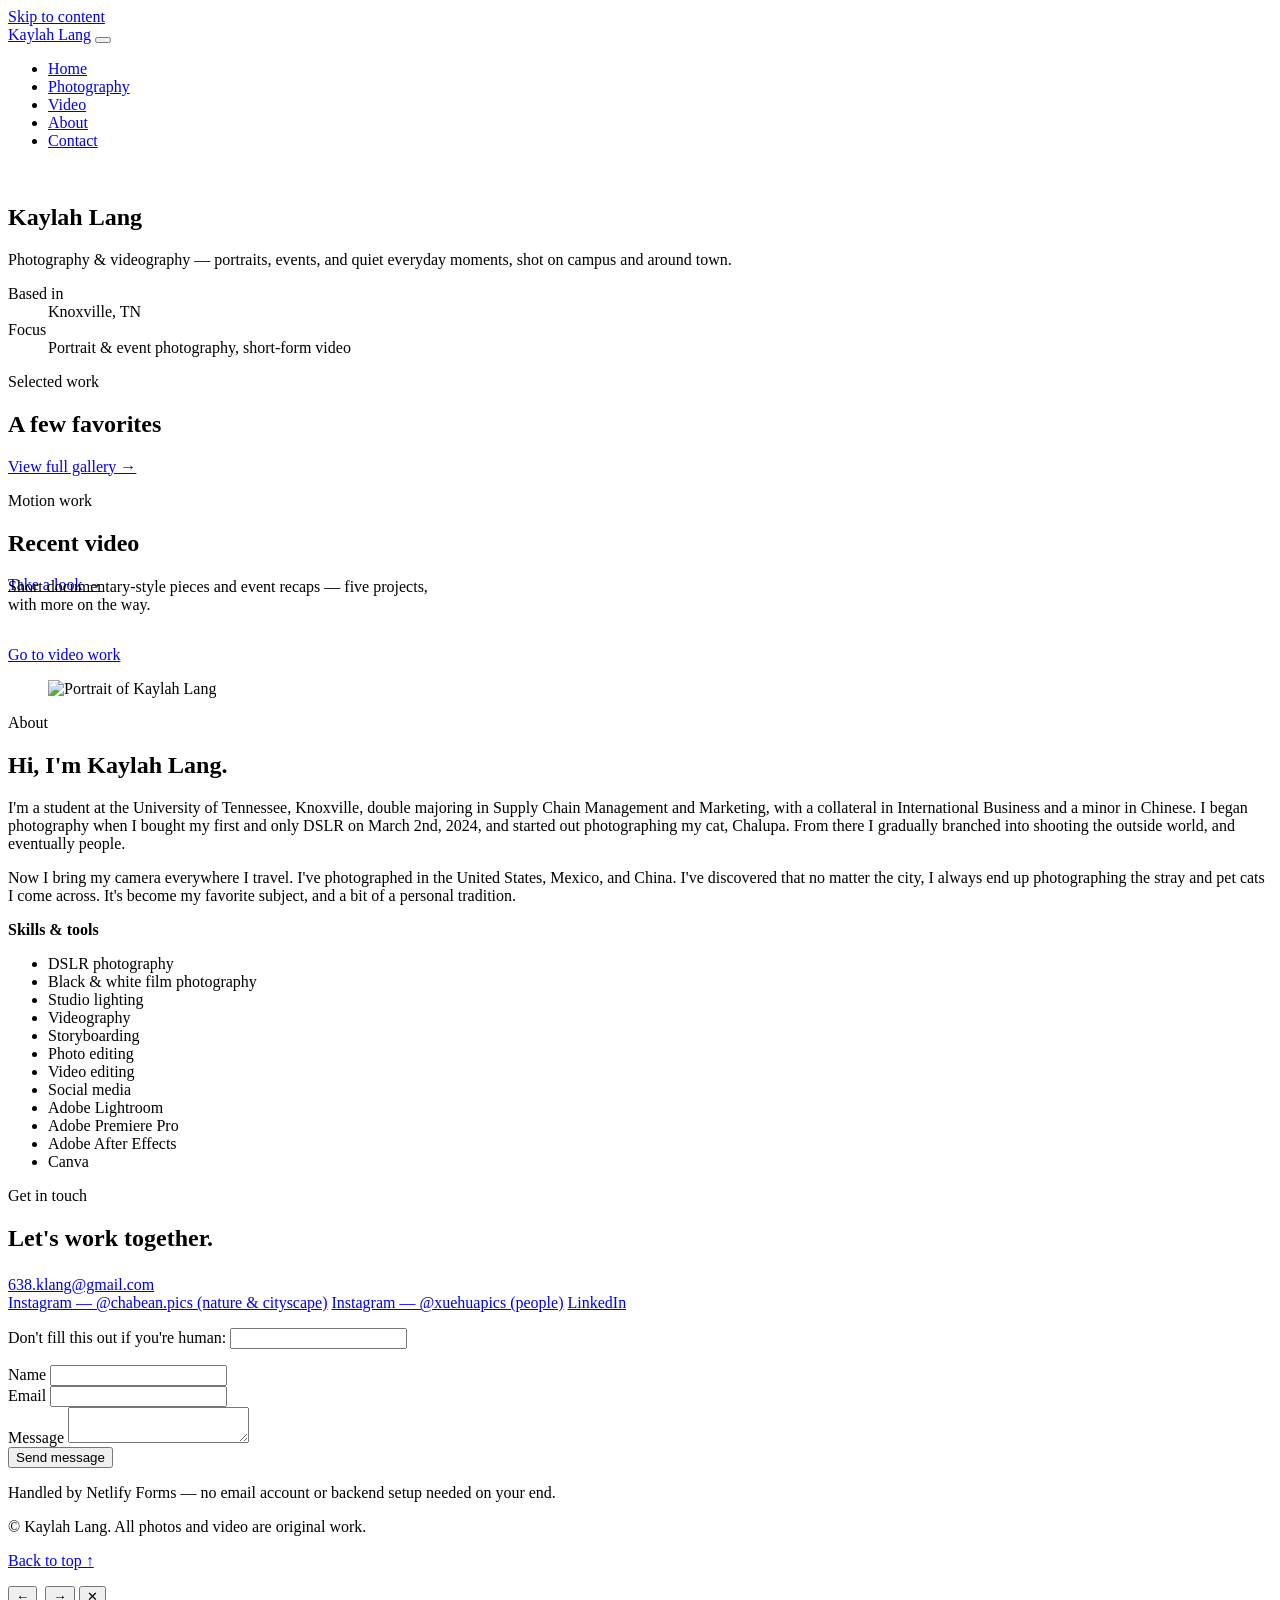
==== index.html @ e0e53d1f "Add files via upload" ====
<!DOCTYPE html>
<html lang="en">
<head>
  <meta charset="UTF-8" />
  <meta name="viewport" content="width=device-width, initial-scale=1.0" />
  <title>Kaylah Lang — Photography &amp; Video</title>
  <meta name="description" content="Photography and videography portfolio of Kaylah Lang." />

  <link rel="preconnect" href="https://fonts.googleapis.com" />
  <link rel="preconnect" href="https://fonts.gstatic.com" crossorigin />
  <link href="https://fonts.googleapis.com/css2?family=Instrument+Serif:ital@0;1&family=Inter:wght@400;500;600&display=swap" rel="stylesheet" />

  <link rel="stylesheet" href="css/style.css" />
</head>
<body>
  <a class="skip-link" href="#main">Skip to content</a>

  <header class="site-header">
    <nav class="nav wrap" aria-label="Primary">
      <a class="nav-mark" href="index.html">Kaylah Lang</a>
      <button class="nav-toggle" aria-label="Open menu" aria-expanded="false">
        <span></span><span></span><span></span>
      </button>
      <ul class="nav-links" data-open="false">
        <li><a href="index.html" aria-current="page">Home</a></li>
        <li><a href="gallery.html">Photography</a></li>
        <li><a href="video.html">Video</a></li>
        <li><a href="index.html#about">About</a></li>
        <li><a href="index.html#contact">Contact</a></li>
      </ul>
    </nav>
  </header>

  <main id="main">
    <!-- HERO -->
    <section class="hero">
      <div class="hero-media">
        <img src="images/hero/hero.jpg" alt="" />
      </div>
      <div class="hero-content wrap">
        <h1 class="hero-name">Kaylah&nbsp;Lang</h1>
        <p class="hero-tagline">Photography &amp; videography — portraits, events, and quiet everyday moments, shot on campus and around town.</p>
        <dl class="hero-meta">
          <div>
            <dt>Based in</dt>
            <dd>Knoxville, TN</dd>
          </div>
          <div>
            <dt>Focus</dt>
            <dd>Portrait &amp; event photography, short-form video</dd>
          </div>
        </dl>
      </div>
    </section>

    <!-- FEATURED WORK -->
    <section class="section" id="work">
      <div class="wrap">
        <div class="section-head">
          <div>
            <p class="eyebrow">Selected work</p>
            <h2 class="section-title">A few favorites</h2>
          </div>
          <a class="section-link" href="gallery.html">View full gallery →</a>
        </div>
        <div class="grid" id="featured-grid" aria-label="Featured photos"></div>
      </div>
    </section>

    <!-- VIDEO TEASER -->
    <section class="section section--ink" id="video-teaser">
      <div class="wrap">
        <div class="section-head">
          <div>
            <p class="eyebrow">Motion work</p>
            <h2 class="section-title">Recent video</h2>
          </div>
          <a class="section-link" href="video.html">Take a look →</a>
        </div>
        <p style="max-width: 56ch; color: var(--muted-dark); margin-top: -1rem; margin-bottom: 2rem;">
          Short documentary-style pieces and event recaps — five projects, with more on the way.
        </p>
        <a class="btn" href="video.html">
          Go to video work
        </a>
      </div>
    </section>

    <!-- ABOUT -->
    <section class="section" id="about">
      <div class="wrap about-grid">
        <figure class="about-portrait">
          <img src="images/about/portrait.jpg" alt="Portrait of Kaylah Lang" />
        </figure>
        <div class="about-copy">
          <p class="eyebrow">About</p>
          <h2 class="section-title" style="margin-bottom: 1.25rem;">Hi, I'm Kaylah Lang.</h2>
          <p>
            I'm a student at the University of Tennessee, Knoxville, double majoring in Supply Chain
            Management and Marketing, with a collateral in International Business and a minor in
            Chinese. I began photography when I bought my first and only DSLR on March 2nd, 2024,
            and started out photographing my cat, Chalupa. From there I gradually branched into
            shooting the outside world, and eventually people.
          </p>
          <p>
            Now I bring my camera everywhere I travel. I've photographed in the United States,
            Mexico, and China. I've discovered that no matter the city, I always end up photographing the stray and
            pet cats I come across. It's become my favorite subject, and a bit of a personal
            tradition.
          </p>
          <h3 style="font-family: var(--font-body); font-size: 1rem; font-weight: 600;">Skills &amp; tools</h3>
          <ul class="skill-list">
            <li>DSLR photography</li>
            <li>Black &amp; white film photography</li>
            <li>Studio lighting</li>
            <li>Videography</li>
            <li>Storyboarding</li>
            <li>Photo editing</li>
            <li>Video editing</li>
            <li>Social media</li>
            <li>Adobe Lightroom</li>
            <li>Adobe Premiere Pro</li>
            <li>Adobe After Effects</li>
            <li>Canva</li>
          </ul>
        </div>
      </div>
    </section>

    <!-- CONTACT -->
    <section class="section section--ink" id="contact">
      <div class="wrap contact-grid">
        <div>
          <p class="eyebrow">Get in touch</p>
          <h2 class="section-title" style="margin-bottom: 1.5rem;">Let's work together.</h2>
          <div class="contact-links">
            <a href="mailto:638.klang@gmail.com">638.klang@gmail.com</a>
          </div>
          <div class="social-row">
            <a href="https://www.instagram.com/chabean.pics/" target="_blank" rel="noopener">Instagram — @chabean.pics (nature &amp; cityscape)</a>
            <a href="https://www.instagram.com/xuehuapics/" target="_blank" rel="noopener">Instagram — @xuehuapics (people)</a>
            <a href="https://www.linkedin.com/in/kaylahlang/" target="_blank" rel="noopener">LinkedIn</a>
          </div>
        </div>

        <!-- This form works out of the box on Netlify, no backend needed.
             See README.md → "Turn on the contact form" for the one setting
             you need to flip in the Netlify dashboard. -->
        <form name="contact" method="POST" data-netlify="true" netlify-honeypot="company" action="/success.html">
          <input type="hidden" name="form-name" value="contact" />
          <p class="hp-field">
            <label>Don't fill this out if you're human: <input name="company" /></label>
          </p>
          <div class="field">
            <label for="name">Name</label>
            <input id="name" name="name" type="text" required />
          </div>
          <div class="field">
            <label for="email">Email</label>
            <input id="email" name="email" type="email" required />
          </div>
          <div class="field">
            <label for="message">Message</label>
            <textarea id="message" name="message" required></textarea>
          </div>
          <button class="submit-btn" type="submit">Send message</button>
          <p class="form-note">Handled by Netlify Forms — no email account or backend setup needed on your end.</p>
        </form>
      </div>
    </section>
  </main>

  <footer class="site-footer">
    <div class="wrap footer-row">
      <p>&copy; <span id="year"></span> Kaylah Lang. All photos and video are original work.</p>
      <p><a href="index.html">Back to top ↑</a></p>
    </div>
  </footer>

  <!-- Lightbox for full-size photos -->
  <div class="lightbox" id="lightbox" data-open="false" role="dialog" aria-modal="true" aria-label="Photo viewer">
    <div class="lightbox-frame">
      <button class="lightbox-prev" aria-label="Previous photo">←</button>
      <img src="" alt="" />
      <button class="lightbox-next" aria-label="Next photo">→</button>
      <button class="lightbox-close" aria-label="Close photo viewer">✕</button>
      <p class="lightbox-caption"></p>
    </div>
  </div>

  <script src="js/data.js"></script>
  <script src="js/main.js"></script>
</body>
</html>
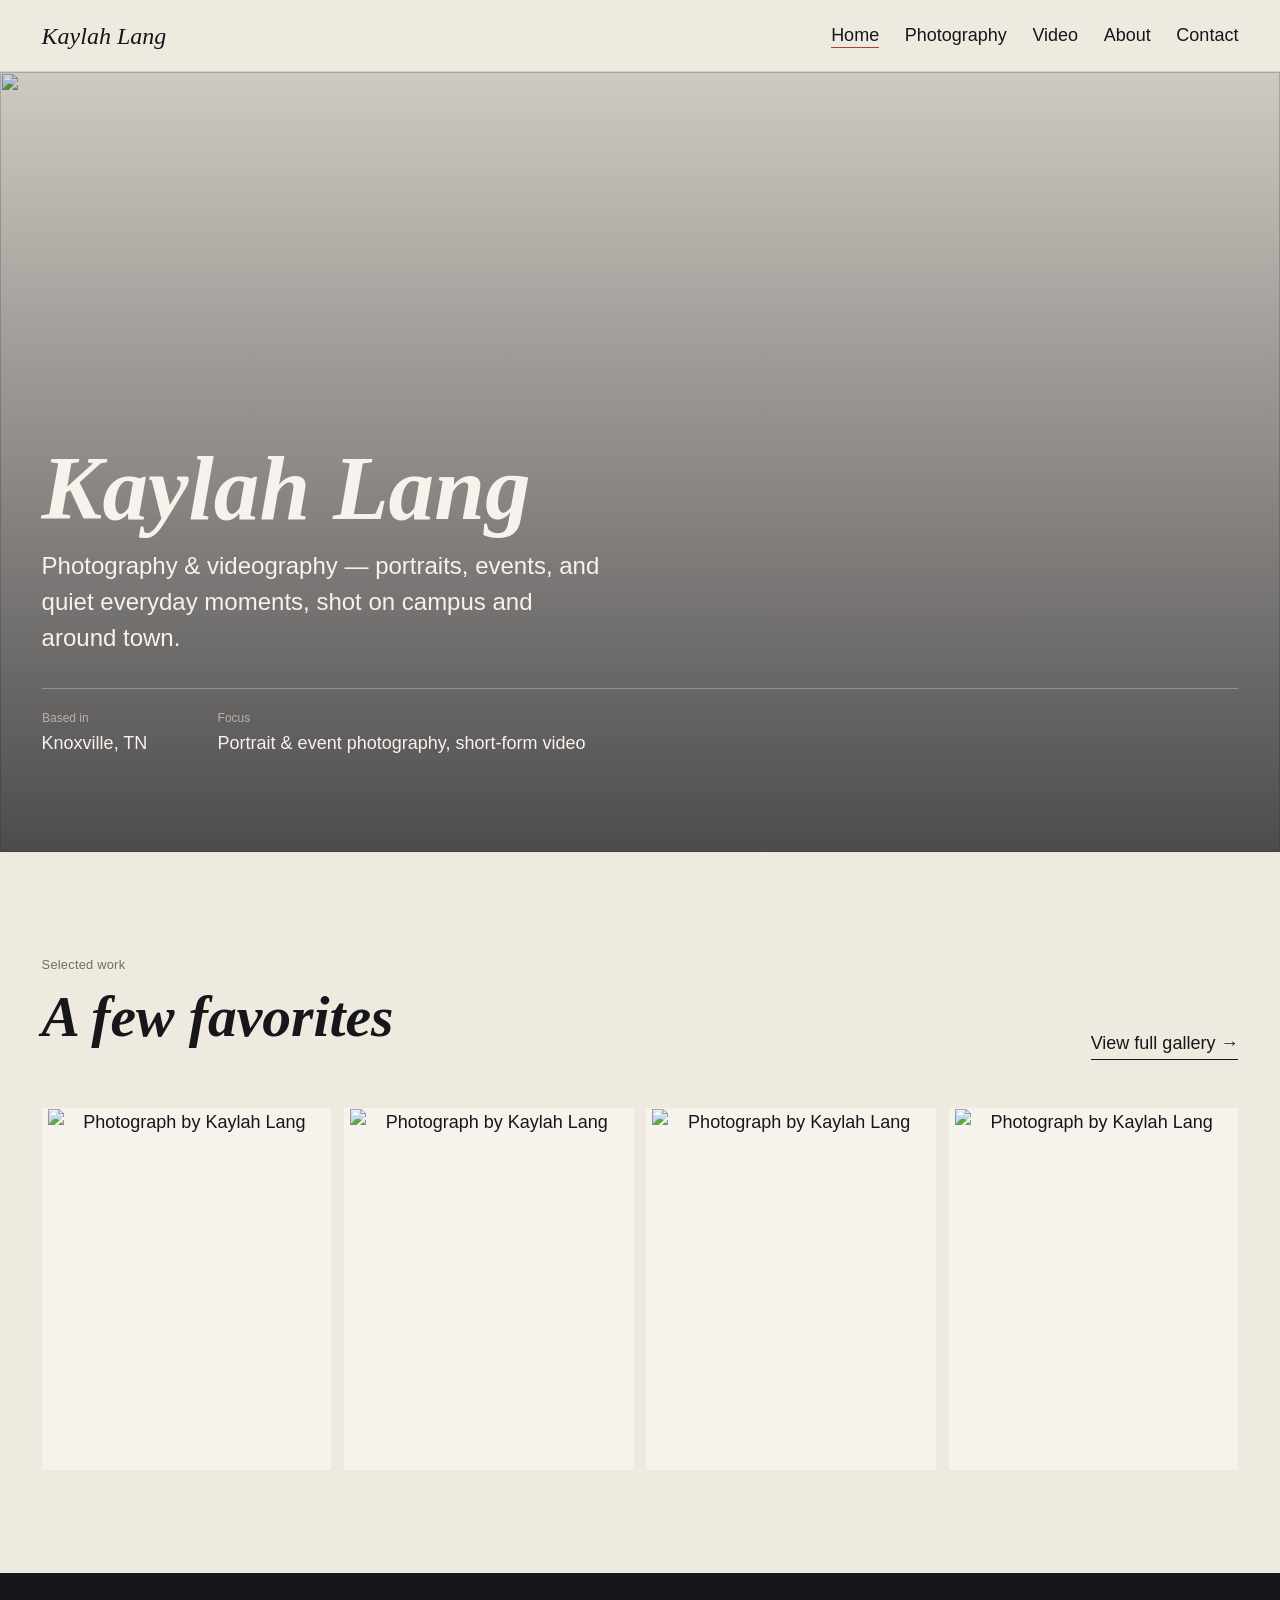
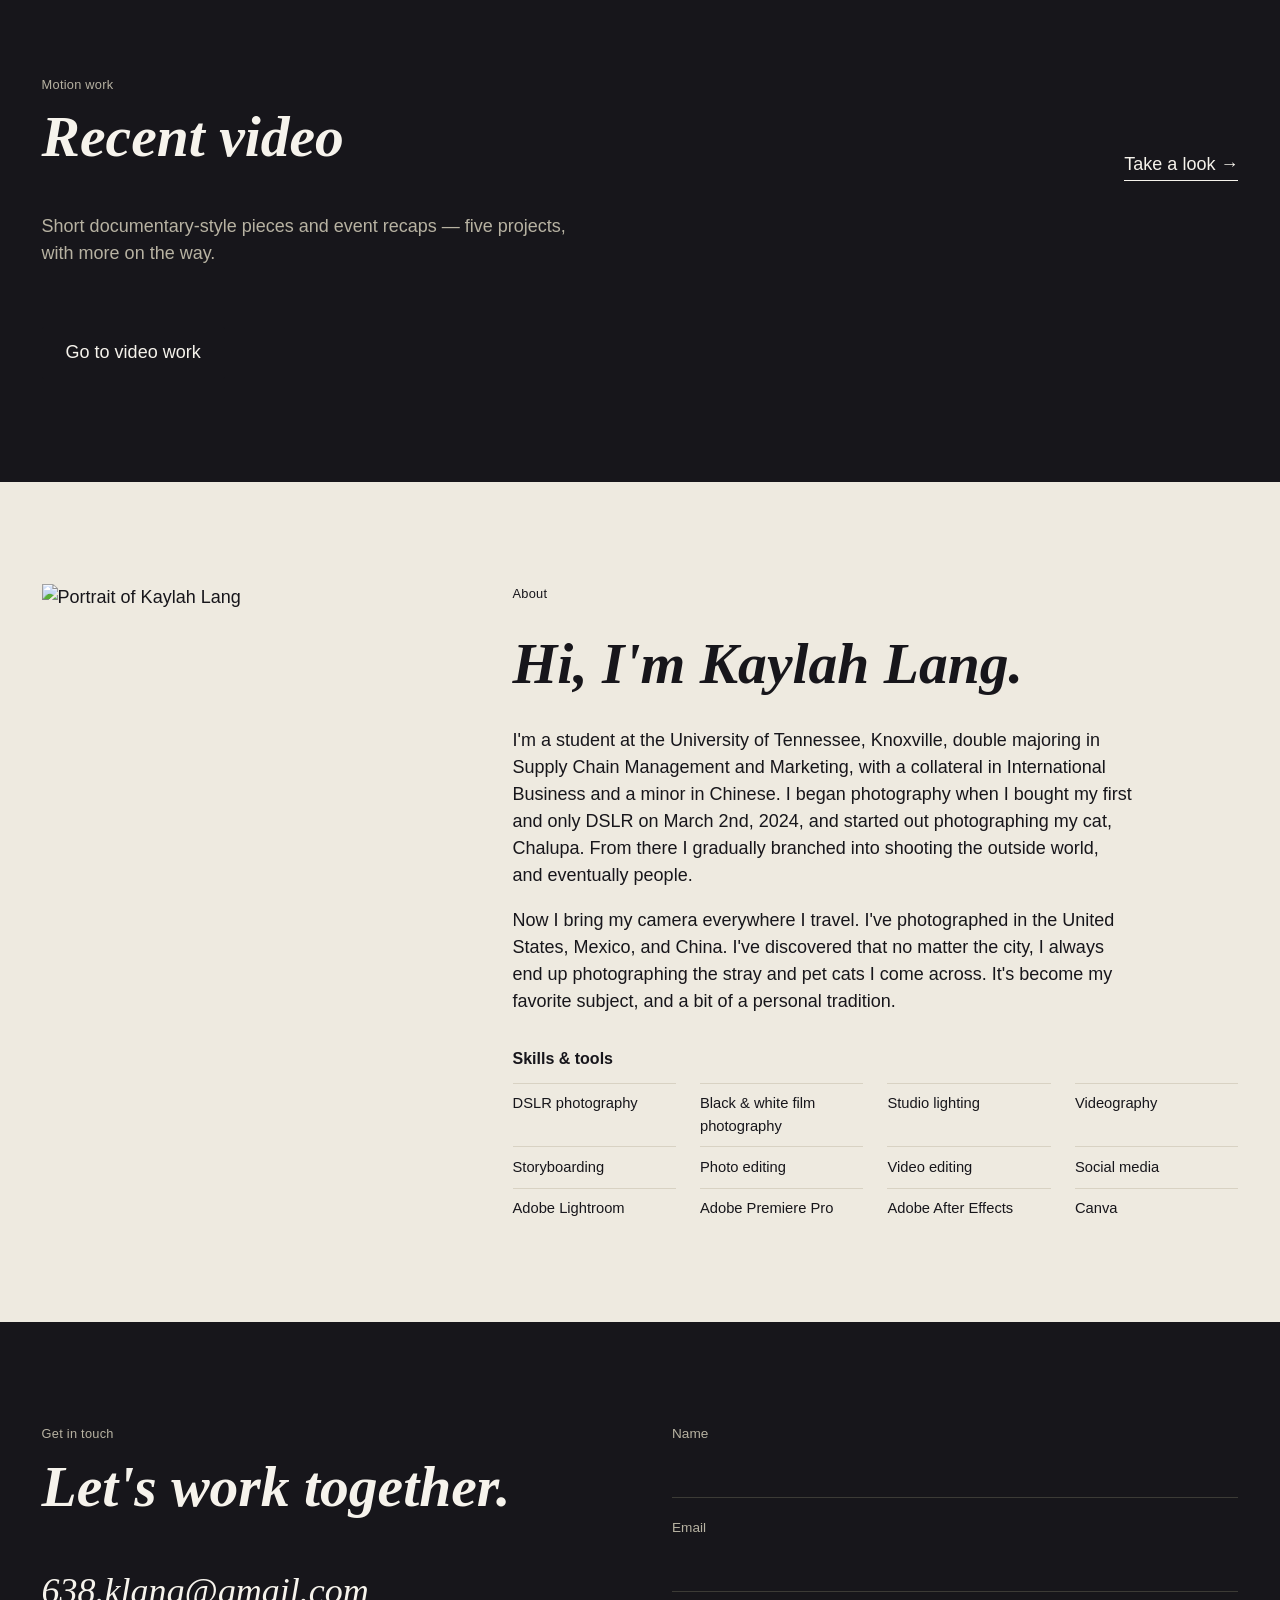
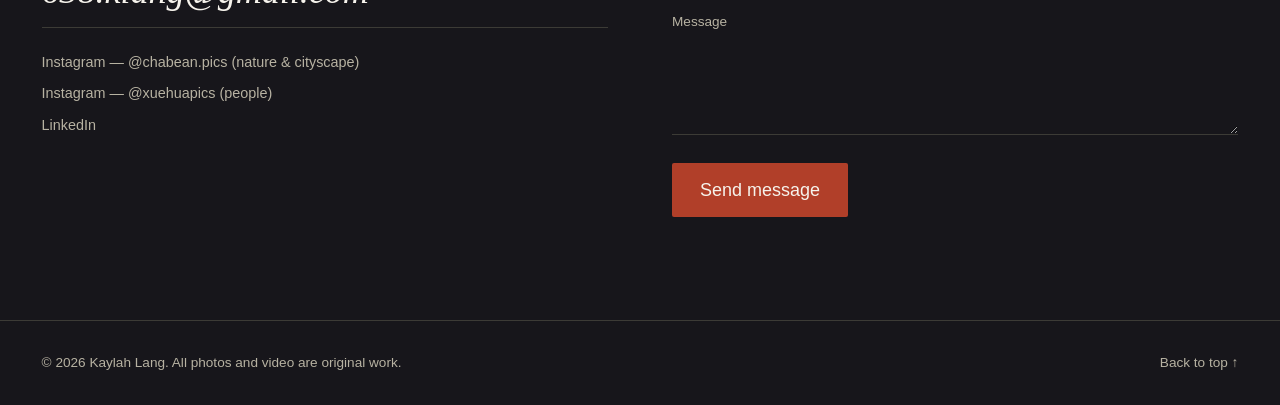
==== commit 0d1c2205: "Remove Netlify Forms note from index.html Removed note about Netlify Forms from the contact form." ====
--- a/index.html
+++ b/index.html
@@ -164,7 +164,6 @@
             <textarea id="message" name="message" required></textarea>
           </div>
           <button class="submit-btn" type="submit">Send message</button>
-          <p class="form-note">Handled by Netlify Forms — no email account or backend setup needed on your end.</p>
         </form>
       </div>
     </section>
--- a/css/style.css
+++ b/css/style.css
@@ -0,0 +1,784 @@
+/* =========================================================
+   DESIGN TOKENS
+   Edit these values to reskin the entire site.
+   ========================================================= */
+:root {
+  /* -- Color -- */
+  --ink: #17161b;          /* near-black text / dark surfaces */
+  --ink-soft: #2a2924;     /* softened ink for large dark blocks */
+  --paper: #eeeae0;        /* warm paper background */
+  --paper-raised: #f6f3ec; /* lighter card surface on paper */
+  --accent: #b13f29;       /* safelight red — the one signature color */
+  --accent-ink: #f6f3ec;   /* text placed on top of accent */
+  --line: #d8d2c3;         /* hairline borders on paper */
+  --line-dark: #3c3b36;    /* hairline borders on ink */
+  --muted: #726d5f;        /* secondary text on paper */
+  --muted-dark: #b7b2a2;   /* secondary text on ink */
+
+  /* -- Type -- */
+  --font-display: "Instrument Serif", "Iowan Old Style", Georgia, serif;
+  --font-body: "Inter", -apple-system, "Segoe UI", sans-serif;
+
+  /* -- Scale -- */
+  --step-0: clamp(1rem, 0.95rem + 0.25vw, 1.125rem);
+  --step-1: clamp(1.25rem, 1.15rem + 0.5vw, 1.5rem);
+  --step-2: clamp(1.75rem, 1.5rem + 1vw, 2.25rem);
+  --step-3: clamp(2.5rem, 2rem + 2vw, 3.75rem);
+  --step-4: clamp(3.5rem, 2.5rem + 4vw, 6.5rem);
+
+  --gutter: clamp(1.25rem, 1rem + 2vw, 3rem);
+  --max-width: 1400px;
+}
+
+/* =========================================================
+   RESET
+   ========================================================= */
+*, *::before, *::after { box-sizing: border-box; }
+html { scroll-behavior: smooth; }
+@media (prefers-reduced-motion: reduce) {
+  html { scroll-behavior: auto; }
+  *, *::before, *::after {
+    animation-duration: 0.01ms !important;
+    animation-iteration-count: 1 !important;
+    transition-duration: 0.01ms !important;
+  }
+}
+
+body, h1, h2, h3, p, figure { margin: 0; }
+ul { list-style: none; margin: 0; padding: 0; }
+a { color: inherit; text-decoration: none; }
+img { max-width: 100%; display: block; }
+button { font: inherit; color: inherit; background: none; border: 0; cursor: pointer; }
+input, textarea { font: inherit; }
+
+body {
+  background: var(--paper);
+  color: var(--ink);
+  font-family: var(--font-body);
+  font-size: var(--step-0);
+  line-height: 1.5;
+  -webkit-font-smoothing: antialiased;
+}
+
+:focus-visible {
+  outline: 2px solid var(--accent);
+  outline-offset: 3px;
+}
+
+.wrap {
+  max-width: var(--max-width);
+  margin-inline: auto;
+  padding-inline: var(--gutter);
+}
+
+.eyebrow {
+  font-size: 0.8rem;
+  letter-spacing: 0.02em;
+  color: var(--muted);
+}
+
+/* =========================================================
+   NAV
+   ========================================================= */
+.site-header {
+  position: sticky;
+  top: 0;
+  z-index: 40;
+  background: rgba(238, 234, 224, 0.86);
+  backdrop-filter: blur(8px);
+  border-bottom: 1px solid var(--line);
+}
+
+.nav {
+  display: flex;
+  align-items: center;
+  justify-content: space-between;
+  padding-block: 1.1rem;
+}
+
+.nav-mark {
+  font-family: var(--font-display);
+  font-size: 1.5rem;
+  font-style: italic;
+}
+
+.nav-links {
+  display: flex;
+  gap: clamp(1.25rem, 2vw, 2.5rem);
+}
+
+.nav-links a {
+  position: relative;
+  padding-bottom: 3px;
+}
+
+.nav-links a::after {
+  content: "";
+  position: absolute;
+  left: 0; right: 100%;
+  bottom: 0;
+  height: 1px;
+  background: var(--accent);
+  transition: right 0.25s ease;
+}
+
+.nav-links a:hover::after,
+.nav-links a[aria-current="page"]::after {
+  right: 0;
+}
+
+.nav-toggle { display: none; }
+
+@media (max-width: 640px) {
+  .nav-links {
+    position: fixed;
+    inset: 0 0 auto auto;
+    top: 0;
+    height: 100vh;
+    width: min(78vw, 320px);
+    background: var(--ink);
+    color: var(--paper-raised);
+    flex-direction: column;
+    padding: 5.5rem 2rem 2rem;
+    transform: translateX(100%);
+    transition: transform 0.3s ease;
+  }
+  .nav-links[data-open="true"] { transform: translateX(0); }
+  .nav-toggle {
+    display: inline-flex;
+    flex-direction: column;
+    gap: 5px;
+    padding: 8px;
+    z-index: 50;
+  }
+  .nav-toggle span {
+    width: 22px;
+    height: 2px;
+    background: var(--ink);
+  }
+}
+
+/* =========================================================
+   HERO
+   ========================================================= */
+.hero {
+  position: relative;
+  min-height: min(88vh, 780px);
+  display: flex;
+  align-items: flex-end;
+  overflow: hidden;
+  color: var(--accent-ink);
+}
+
+.hero-media {
+  position: absolute;
+  inset: 0;
+  z-index: 0;
+}
+
+.hero-media img {
+  width: 100%;
+  height: 100%;
+  object-fit: cover;
+  animation: heroZoom 22s ease-in-out infinite alternate;
+}
+
+@keyframes heroZoom {
+  from { transform: scale(1); }
+  to { transform: scale(1.07); }
+}
+
+.hero-media::after {
+  content: "";
+  position: absolute;
+  inset: 0;
+  background: linear-gradient(180deg, rgba(23,22,27,0.15) 0%, rgba(23,22,27,0.75) 100%);
+}
+
+.hero-content {
+  position: relative;
+  z-index: 1;
+  padding-block: clamp(2.5rem, 6vw, 5rem);
+  width: 100%;
+}
+
+@keyframes fadeUp {
+  from { opacity: 0; transform: translateY(18px); }
+  to { opacity: 1; transform: translateY(0); }
+}
+
+.hero-name {
+  font-family: var(--font-display);
+  font-size: var(--step-4);
+  font-style: italic;
+  line-height: 0.95;
+  max-width: 18ch;
+  animation: fadeUp 0.9s ease both;
+}
+
+.hero-tagline {
+  margin-top: 1rem;
+  max-width: 42ch;
+  font-size: var(--step-1);
+  color: var(--paper-raised);
+  animation: fadeUp 0.9s ease 0.15s both;
+}
+
+.hero-meta {
+  margin-top: 2rem;
+  display: flex;
+  gap: clamp(1.5rem, 4vw, 3rem);
+  flex-wrap: wrap;
+  border-top: 1px solid rgba(246,243,236,0.3);
+  padding-top: 1.25rem;
+  animation: fadeUp 0.9s ease 0.3s both;
+}
+
+.hero-meta div { min-width: 8rem; }
+
+.hero-meta dt {
+  font-size: 0.75rem;
+  color: var(--muted-dark);
+  text-transform: none;
+}
+
+.hero-meta dd {
+  margin: 0.2rem 0 0;
+  font-size: var(--step-0);
+}
+
+/* =========================================================
+   SECTION SCAFFOLD
+   ========================================================= */
+.section {
+  padding-block: clamp(3.5rem, 8vw, 7rem);
+}
+
+.section-head {
+  display: flex;
+  justify-content: space-between;
+  align-items: flex-end;
+  gap: 1.5rem;
+  margin-bottom: clamp(2rem, 4vw, 3rem);
+  flex-wrap: wrap;
+}
+
+.section-title {
+  font-family: var(--font-display);
+  font-size: var(--step-3);
+  font-style: italic;
+}
+
+.section-link {
+  border-bottom: 1px solid var(--ink);
+  padding-bottom: 2px;
+  white-space: nowrap;
+}
+
+.section-link:hover { border-color: var(--accent); color: var(--accent); }
+
+.section--ink {
+  background: var(--ink);
+  color: var(--paper-raised);
+}
+
+.section--ink .section-link { border-color: var(--paper-raised); }
+.section--ink .eyebrow { color: var(--muted-dark); }
+
+/* =========================================================
+   PHOTO GRID (gallery page)
+   A CSS-columns masonry layout: each photo keeps its own exact
+   aspect ratio (no cropping) and packs tightly underneath the
+   one above it in its column — like a contact sheet. This is
+   plain CSS with no JavaScript involved, so there's nothing that
+   can fail to load or leave a gap: it always tiles cleanly.
+   Note: photos fill column-by-column (top to bottom, left
+   column first) rather than strictly left-to-right — that's an
+   inherent trade-off of this reliable, JS-free technique.
+   ========================================================= */
+.grid {
+  column-count: 5;
+  column-gap: clamp(0.5rem, 1vw, 0.85rem);
+}
+
+.grid-item {
+  position: relative;
+  overflow: hidden;
+  background: var(--paper-raised);
+  break-inside: avoid;
+  margin-bottom: clamp(0.5rem, 1vw, 0.85rem);
+  display: block;
+  transition: transform 0.35s ease, box-shadow 0.35s ease;
+}
+
+.grid-item:hover,
+.grid-item:focus-within {
+  transform: translateY(-6px);
+  box-shadow: 0 16px 32px -12px rgba(23,22,27,0.4), 0 0 22px rgba(177,63,41,0.35);
+}
+
+@media (max-width: 1100px) {
+  .grid { column-count: 4; }
+}
+
+@media (max-width: 780px) {
+  .grid { column-count: 3; }
+}
+
+@media (max-width: 560px) {
+  .grid { column-count: 2; }
+}
+
+.grid-item img {
+  width: 100%;
+  height: auto;
+  display: block;
+  transition: transform 0.6s cubic-bezier(.2,.7,.2,1);
+}
+
+.grid-item:hover img { transform: scale(1.06); }
+
+.grid-item button {
+  display: block;
+  width: 100%;
+  height: 100%;
+  cursor: zoom-in;
+}
+
+/* =========================================================
+   FEATURED GRID (homepage "a few favorites")
+   A small, curated set — shown as a clean, evenly-balanced
+   grid with every tile cropped to the same portrait ratio,
+   rather than the freeform gallery layout above.
+   ========================================================= */
+#featured-grid {
+  display: grid;
+  grid-template-columns: repeat(4, 1fr);
+  gap: clamp(0.5rem, 1vw, 0.85rem);
+}
+
+#featured-grid .grid-item {
+  height: auto;
+  margin-bottom: 0;
+  aspect-ratio: 4 / 5;
+}
+
+#featured-grid .grid-item img {
+  width: 100%;
+  height: 100%;
+  object-fit: cover;
+}
+
+@media (max-width: 900px) {
+  #featured-grid { grid-template-columns: repeat(3, 1fr); }
+}
+
+@media (max-width: 560px) {
+  #featured-grid { grid-template-columns: repeat(2, 1fr); }
+}
+
+/* =========================================================
+   FILTER BAR (gallery page)
+   ========================================================= */
+.filters {
+  display: flex;
+  flex-wrap: wrap;
+  gap: 0.6rem;
+  margin-bottom: clamp(1.5rem, 3vw, 2.5rem);
+}
+
+.filter-btn {
+  padding: 0.45rem 1rem;
+  border: 1px solid var(--line);
+  border-radius: 999px;
+  font-size: 0.85rem;
+  color: var(--muted);
+  transition: background 0.2s ease, color 0.2s ease, border-color 0.2s ease;
+}
+
+.filter-btn:hover { border-color: var(--ink); color: var(--ink); }
+
+.filter-btn[aria-pressed="true"] {
+  background: var(--ink);
+  border-color: var(--ink);
+  color: var(--paper-raised);
+}
+
+/* =========================================================
+   LIGHTBOX
+   ========================================================= */
+.lightbox {
+  position: fixed;
+  inset: 0;
+  z-index: 100;
+  display: none;
+  background: rgba(23, 22, 27, 0.96);
+  align-items: center;
+  justify-content: center;
+  padding: clamp(1rem, 4vw, 3rem);
+}
+
+.lightbox[data-open="true"] { display: flex; }
+
+.lightbox-frame {
+  position: relative;
+  max-width: min(1200px, 92vw);
+  max-height: 88vh;
+  width: 100%;
+}
+
+.lightbox-frame img {
+  max-height: 88vh;
+  width: auto;
+  max-width: 100%;
+  margin-inline: auto;
+}
+
+.lightbox-caption {
+  margin-top: 0.75rem;
+  color: var(--muted-dark);
+  font-size: 0.9rem;
+  text-align: center;
+}
+
+.lightbox-close,
+.lightbox-prev,
+.lightbox-next {
+  position: absolute;
+  color: var(--paper-raised);
+  padding: 0.6rem;
+}
+
+.lightbox-close { top: -3rem; right: 0; font-size: 1r5rem; }
+.lightbox-prev { left: clamp(-3rem, -6vw, -1rem); top: 50%; transform: translateY(-50%); }
+.lightbox-next { right: clamp(-3rem, -6vw, -1rem); top: 50%; transform: translateY(-50%); }
+.lightbox-prev:hover, .lightbox-next:hover, .lightbox-close:hover { color: var(--accent); }
+
+/* =========================================================
+   VIDEO GRID
+   ========================================================= */
+.video-grid {
+  display: grid;
+  grid-template-columns: repeat(auto-fill, minmax(280px, 1fr));
+  gap: clamp(1.25rem, 2.5vw, 2rem);
+}
+
+.video-card {
+  position: relative;
+  overflow: hidden;
+  transition: transform 0.35s ease, box-shadow 0.35s ease;
+}
+
+.video-card:hover,
+.video-card:focus-within {
+  transform: translateY(-6px);
+  box-shadow: 0 16px 32px -12px rgba(23,22,27,0.4), 0 0 22px rgba(177,63,41,0.35);
+}
+
+.video-card button {
+  display: block;
+  width: 100%;
+  aspect-ratio: 3/2;
+  position: relative;
+}
+
+.video-card img {
+  width: 100%;
+  height: 100%;
+  object-fit: cover;
+  transition: transform 0.6s cubic-bezier(.2,.7,.2,1);
+}
+
+.video-card:hover img { transform: scale(1.06); }
+
+.video-play {
+  position: absolute;
+  inset: 0;
+  display: flex;
+  align-items: center;
+  justify-content: center;
+}
+
+.video-play span {
+  width: 3.25rem;
+  height: 3.25rem;
+  border-radius: 50%;
+  background: var(--accent);
+  display: flex;
+  align-items: center;
+  justify-content: center;
+  transition: transform 0.25s ease, box-shadow 0.25s ease;
+}
+
+.video-card:hover .video-play span,
+.video-card:focus-within .video-play span {
+  transform: scale(1.12);
+  box-shadow: 0 0 18px rgba(177,63,41,0.65);
+}
+
+.video-play svg { width: 1.1rem; height: 1.1rem; fill: var(--accent-ink); margin-left: 2px; }
+
+.video-info { padding-top: 0.85rem; }
+.video-info h3 { font-size: 1.05rem; font-weight: 600; }
+.video-info p { color: var(--muted); font-size: 0.9rem; margin-top: 0.25rem; }
+
+.video-modal {
+  position: fixed;
+  inset: 0;
+  z-index: 100;
+  display: none;
+  background: rgba(23,22,27,0.96);
+  align-items: center;
+  justify-content: center;
+  padding: clamp(1rem, 4vw, 3rem);
+}
+
+.video-modal[data-open="true"] { display: flex; }
+
+.video-modal-frame {
+  width: min(1100px, 94vw);
+}
+
+.video-modal-frame .ratio {
+  position: relative;
+  width: 100%;
+  aspect-ratio: 16/9;
+  background: var(--ink-soft);
+}
+
+/* Vertical/phone-shot videos get a tall, narrow player instead of
+   a widescreen box — this is what avoids black bars on the sides. */
+.video-modal-frame.is-portrait {
+  width: min(420px, 80vh, 90vw);
+}
+
+.video-modal-frame.is-portrait .ratio {
+  aspect-ratio: 9/16;
+}
+
+.video-modal-frame iframe,
+.video-modal-frame video {
+  position: absolute;
+  inset: 0;
+  width: 100%;
+  height: 100%;
+}
+
+.video-modal-close {
+  position: absolute;
+  top: -3rem;
+  right: 0;
+  color: var(--paper-raised);
+}
+.video-modal-close:hover { color: var(--accent); }
+
+.video-modal-watch {
+  display: block;
+  margin-top: 0.85rem;
+  text-align: center;
+  font-size: 0.85rem;
+  color: var(--muted-dark);
+}
+.video-modal-watch:hover { color: var(--accent); }
+.video-modal-watch[hidden] { display: none; }
+
+/* =========================================================
+   ABOUT
+   ========================================================= */
+.about-grid {
+  display: grid;
+  grid-template-columns: minmax(220px, 34%) 1fr;
+  gap: clamp(2rem, 5vw, 4.5rem);
+  align-items: start;
+}
+
+.about-portrait { aspect-ratio: 4/5; overflow: hidden; }
+.about-portrait img { width: 100%; height: 100%; object-fit: cover; }
+
+.about-copy p { max-width: 62ch; margin-bottom: 1.1rem; color: var(--ink); }
+.about-copy p + h3 { margin-top: 2rem; }
+
+.skill-list {
+  display: grid;
+  grid-template-columns: repeat(auto-fit, minmax(150px, 1fr));
+  gap: 0.6rem 1.5rem;
+  margin-top: 0.75rem;
+}
+
+.skill-list li {
+  border-top: 1px solid var(--line);
+  padding-top: 0.55rem;
+  font-size: 0.92rem;
+}
+
+.btn {
+  display: inline-flex;
+  align-items: center;
+  gap: 0.5rem;
+  margin-top: 1.75rem;
+  padding: 0.8rem 1.5rem;
+  background: var(--ink);
+  color: var(--paper-raised);
+  border-radius: 2px;
+  transition: background 0.2s ease, transform 0.2s ease, box-shadow 0.2s ease;
+}
+
+.btn:hover {
+  background: var(--accent);
+  transform: translateY(-2px);
+  box-shadow: 0 10px 20px -8px rgba(177,63,41,0.5);
+}
+
+@media (max-width: 760px) {
+  .about-grid { grid-template-columns: 1fr; }
+  .about-portrait { max-width: 260px; }
+}
+
+/* =========================================================
+   CONTACT
+   ========================================================= */
+.contact-grid {
+  display: grid;
+  grid-template-columns: 1fr 1fr;
+  gap: clamp(2rem, 5vw, 4rem);
+}
+
+.field {
+  display: flex;
+  flex-direction: column;
+  gap: 0.4rem;
+  margin-bottom: 1.25rem;
+}
+
+.field label { font-size: 0.85rem; color: var(--muted-dark); }
+
+.field input,
+.field textarea {
+  background: transparent;
+  border: 0;
+  border-bottom: 1px solid var(--line-dark);
+  padding: 0.6rem 0.1rem;
+  color: inherit;
+}
+
+.field input:focus,
+.field textarea:focus { border-color: var(--accent); }
+
+.field textarea { resize: vertical; min-height: 6rem; }
+
+.contact-links a {
+  display: block;
+  font-family: var(--font-display);
+  font-style: italic;
+  font-size: var(--step-2);
+  padding-block: 0.6rem;
+  border-bottom: 1px solid var(--line-dark);
+}
+
+.contact-links a:hover { color: var(--accent); }
+
+.social-row { display: flex; flex-direction: column; gap: 0.6rem; margin-top: 1.5rem; }
+.social-row a { color: var(--muted-dark); font-size: 0.9rem; width: fit-content; }
+.social-row a:hover { color: var(--paper-raised); }
+
+.submit-btn {
+  background: var(--accent);
+  color: var(--accent-ink);
+  padding: 0.85rem 1.75rem;
+  border-radius: 2px;
+  margin-top: 0.5rem;
+  transition: background 0.2s ease, color 0.2s ease, transform 0.2s ease;
+}
+.submit-btn:hover {
+  background: var(--paper-raised);
+  color: var(--ink);
+  transform: translateY(-2px);
+}
+
+.form-note { font-size: 0.8rem; color: var(--muted-dark); margin-top: 0.75rem; }
+
+@media (max-width: 760px) {
+  .contact-grid { grid-template-columns: 1fr; }
+}
+
+/* honeypot field — hidden from real people, catches bots */
+.hp-field { position: absolute; left: -9999px; top: -9999px; }
+
+/* =========================================================
+   FOOTER
+   ========================================================= */
+.site-footer {
+  border-top: 1px solid var(--line-dark);
+  background: var(--ink);
+  color: var(--muted-dark);
+  padding-block: 2rem;
+  font-size: 0.85rem;
+}
+
+.footer-row {
+  display: flex;
+  justify-content: space-between;
+  flex-wrap: wrap;
+  gap: 1rem;
+}
+
+/* =========================================================
+   PAGE HEADER (gallery / video pages)
+   ========================================================= */
+.page-header {
+  padding-block: clamp(3rem, 8vw, 5.5rem) clamp(1.5rem, 3vw, 2rem);
+}
+
+.page-title {
+  font-family: var(--font-display);
+  font-style: italic;
+  font-size: var(--step-4);
+}
+
+.page-lede {
+  margin-top: 1rem;
+  max-width: 50ch;
+  color: var(--muted);
+  font-size: var(--step-1);
+}
+
+/* =========================================================
+   SCROLL REVEAL
+   A quiet fade-up applied by main.js (initReveal) as elements
+   enter the viewport — section headers, grid photos, the About
+   and Contact blocks. Skipped entirely for reduced-motion users.
+   ========================================================= */
+.reveal {
+  opacity: 0;
+  transform: translateY(22px);
+  transition: opacity 0.7s ease, transform 0.7s ease;
+}
+
+.reveal.is-visible {
+  opacity: 1;
+  transform: translateY(0);
+}
+
+/* =========================================================
+   UTILITIES
+   ========================================================= */
+.sr-only {
+  position: absolute;
+  width: 1px; height: 1px;
+  padding: 0; margin: -1px;
+  overflow: hidden;
+  clip: rect(0,0,0,0);
+  white-space: nowrap;
+  border: 0;
+}
+
+.skip-link {
+  position: absolute;
+  left: 1rem; top: -3rem;
+  background: var(--ink);
+  color: var(--paper-raised);
+  padding: 0.6rem 1rem;
+  z-index: 200;
+  transition: top 0.2s ease;
+}
+.skip-link:focus { top: 1rem; }
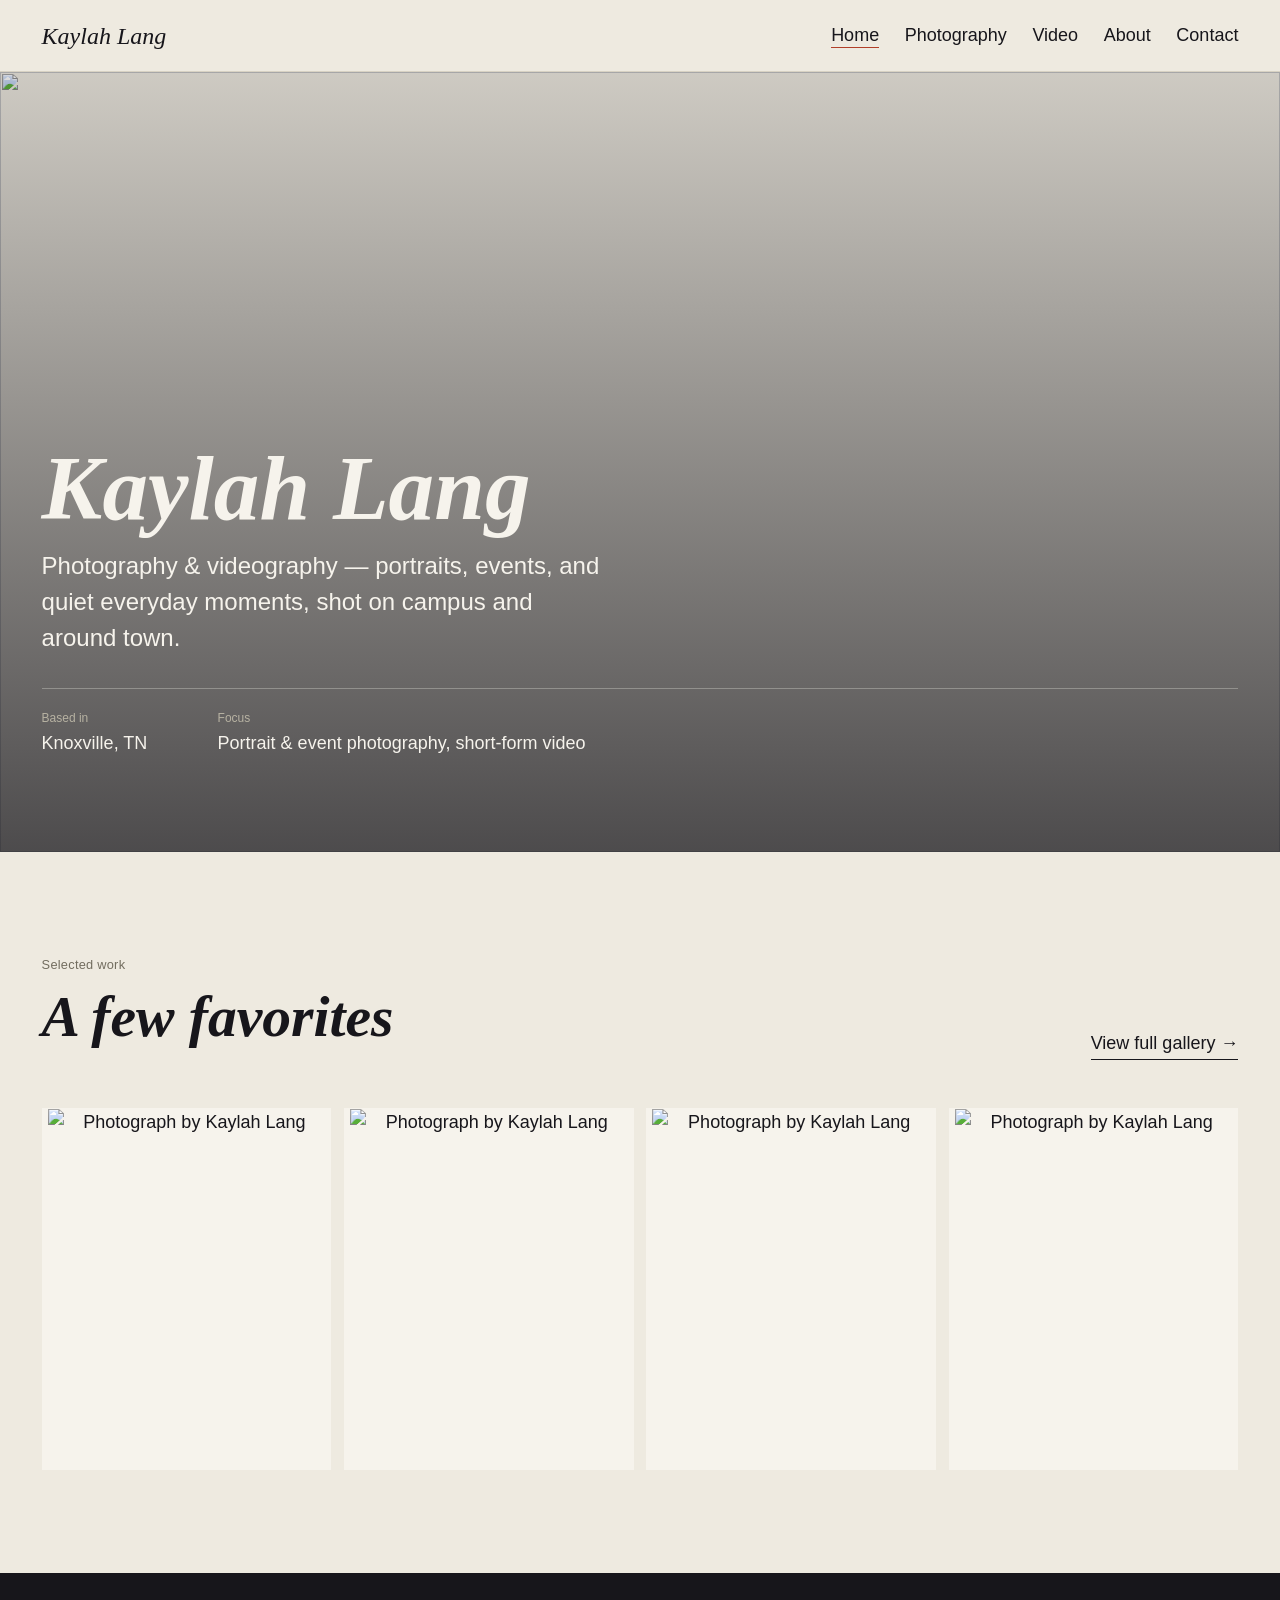
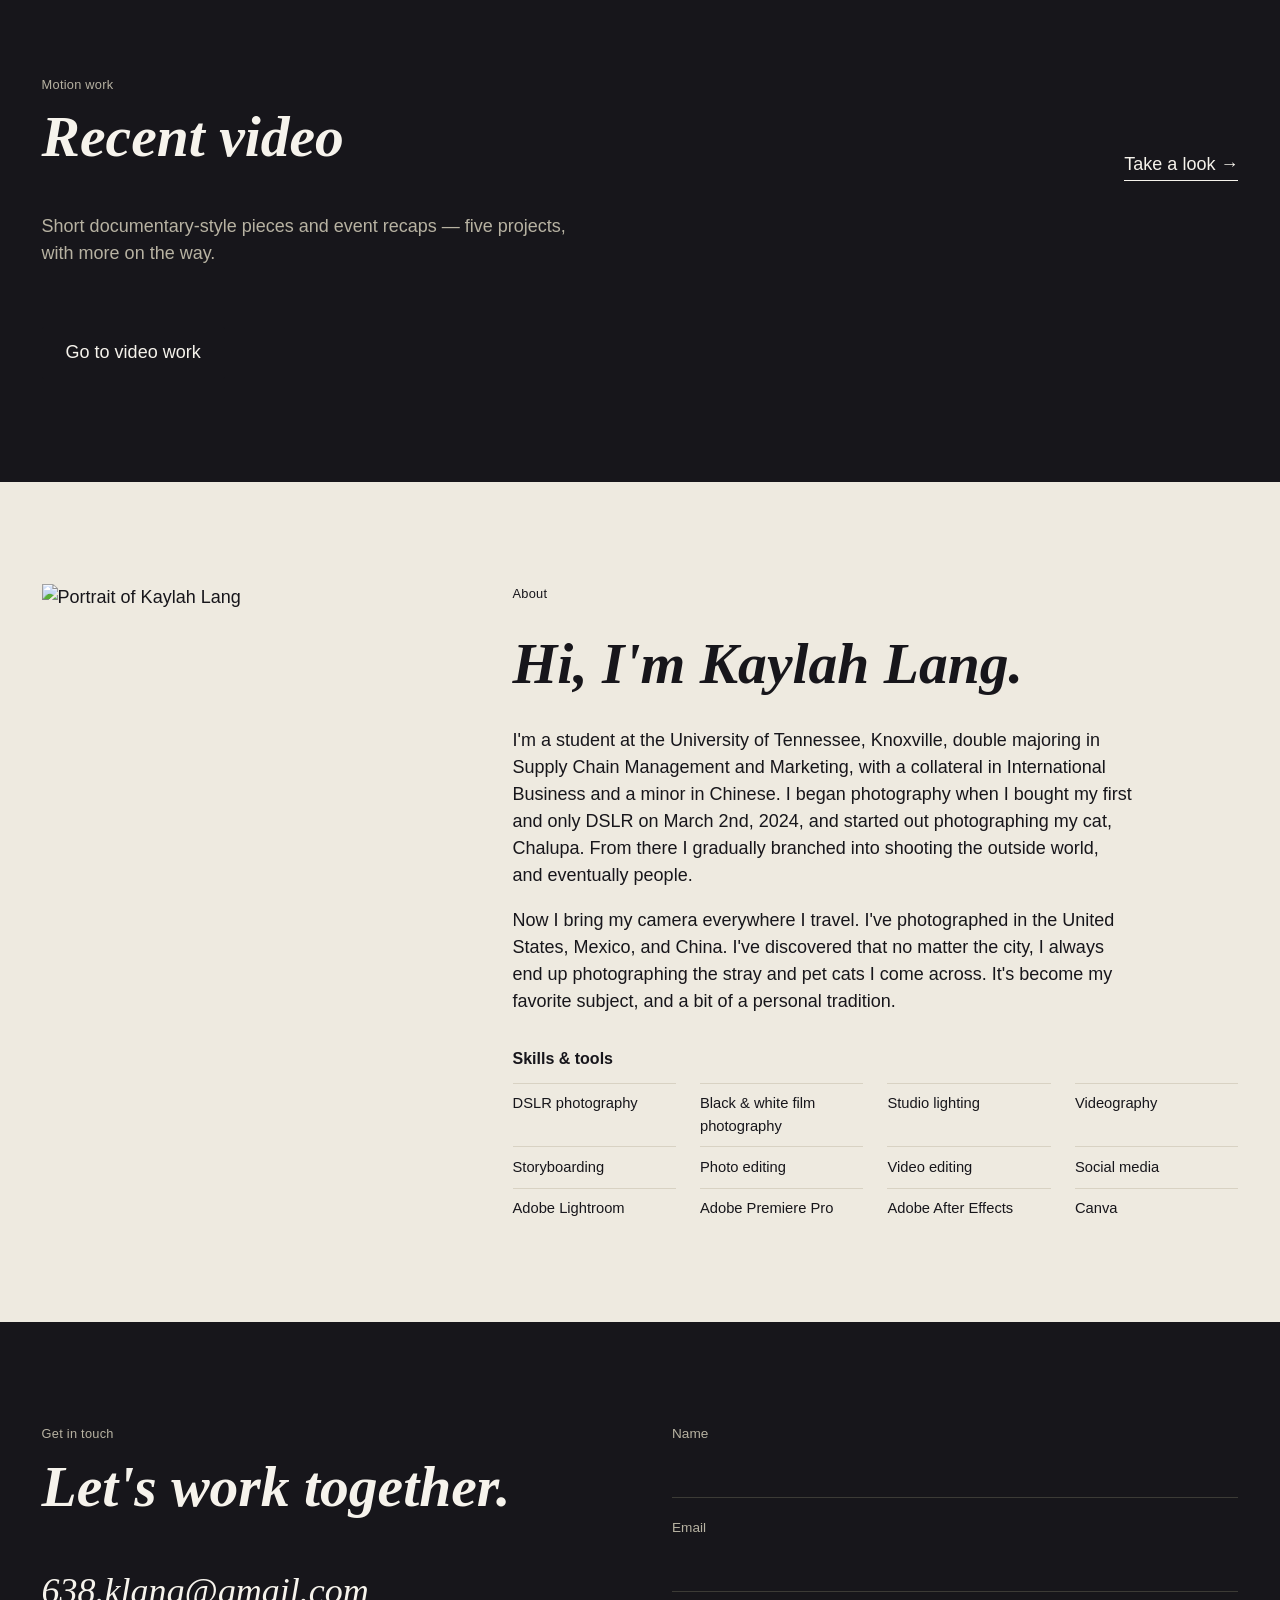
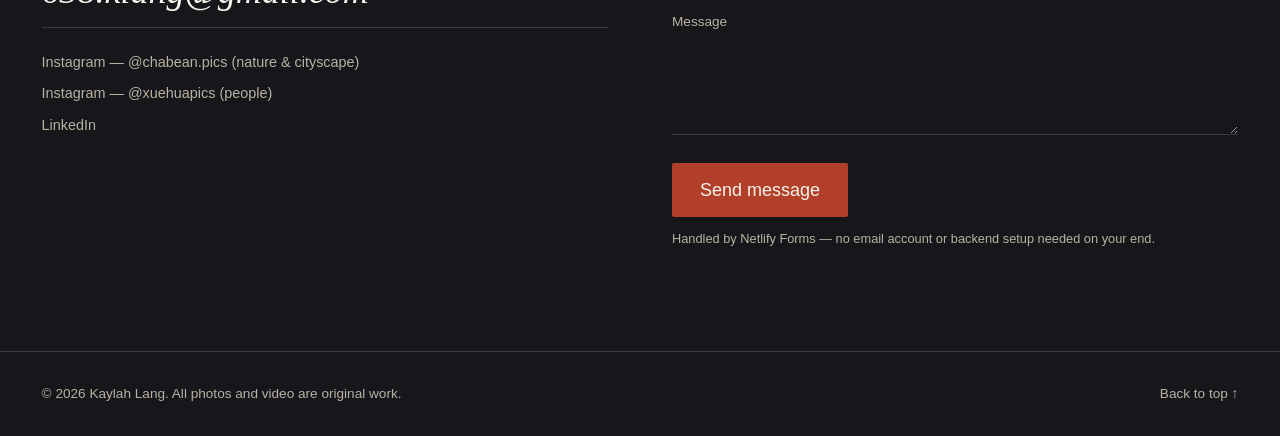
==== commit e37a62a1: "Add files via upload changed desc" ====
--- a/index.html
+++ b/index.html
@@ -3,7 +3,7 @@
 <head>
   <meta charset="UTF-8" />
   <meta name="viewport" content="width=device-width, initial-scale=1.0" />
-  <title>Kaylah Lang — Photography &amp; Video</title>
+  <title>Kaylah Lang: Photography &amp; Video</title>
   <meta name="description" content="Photography and videography portfolio of Kaylah Lang." />
 
   <link rel="preconnect" href="https://fonts.googleapis.com" />
@@ -164,6 +164,7 @@
             <textarea id="message" name="message" required></textarea>
           </div>
           <button class="submit-btn" type="submit">Send message</button>
+          <p class="form-note">Handled by Netlify Forms — no email account or backend setup needed on your end.</p>
         </form>
       </div>
     </section>
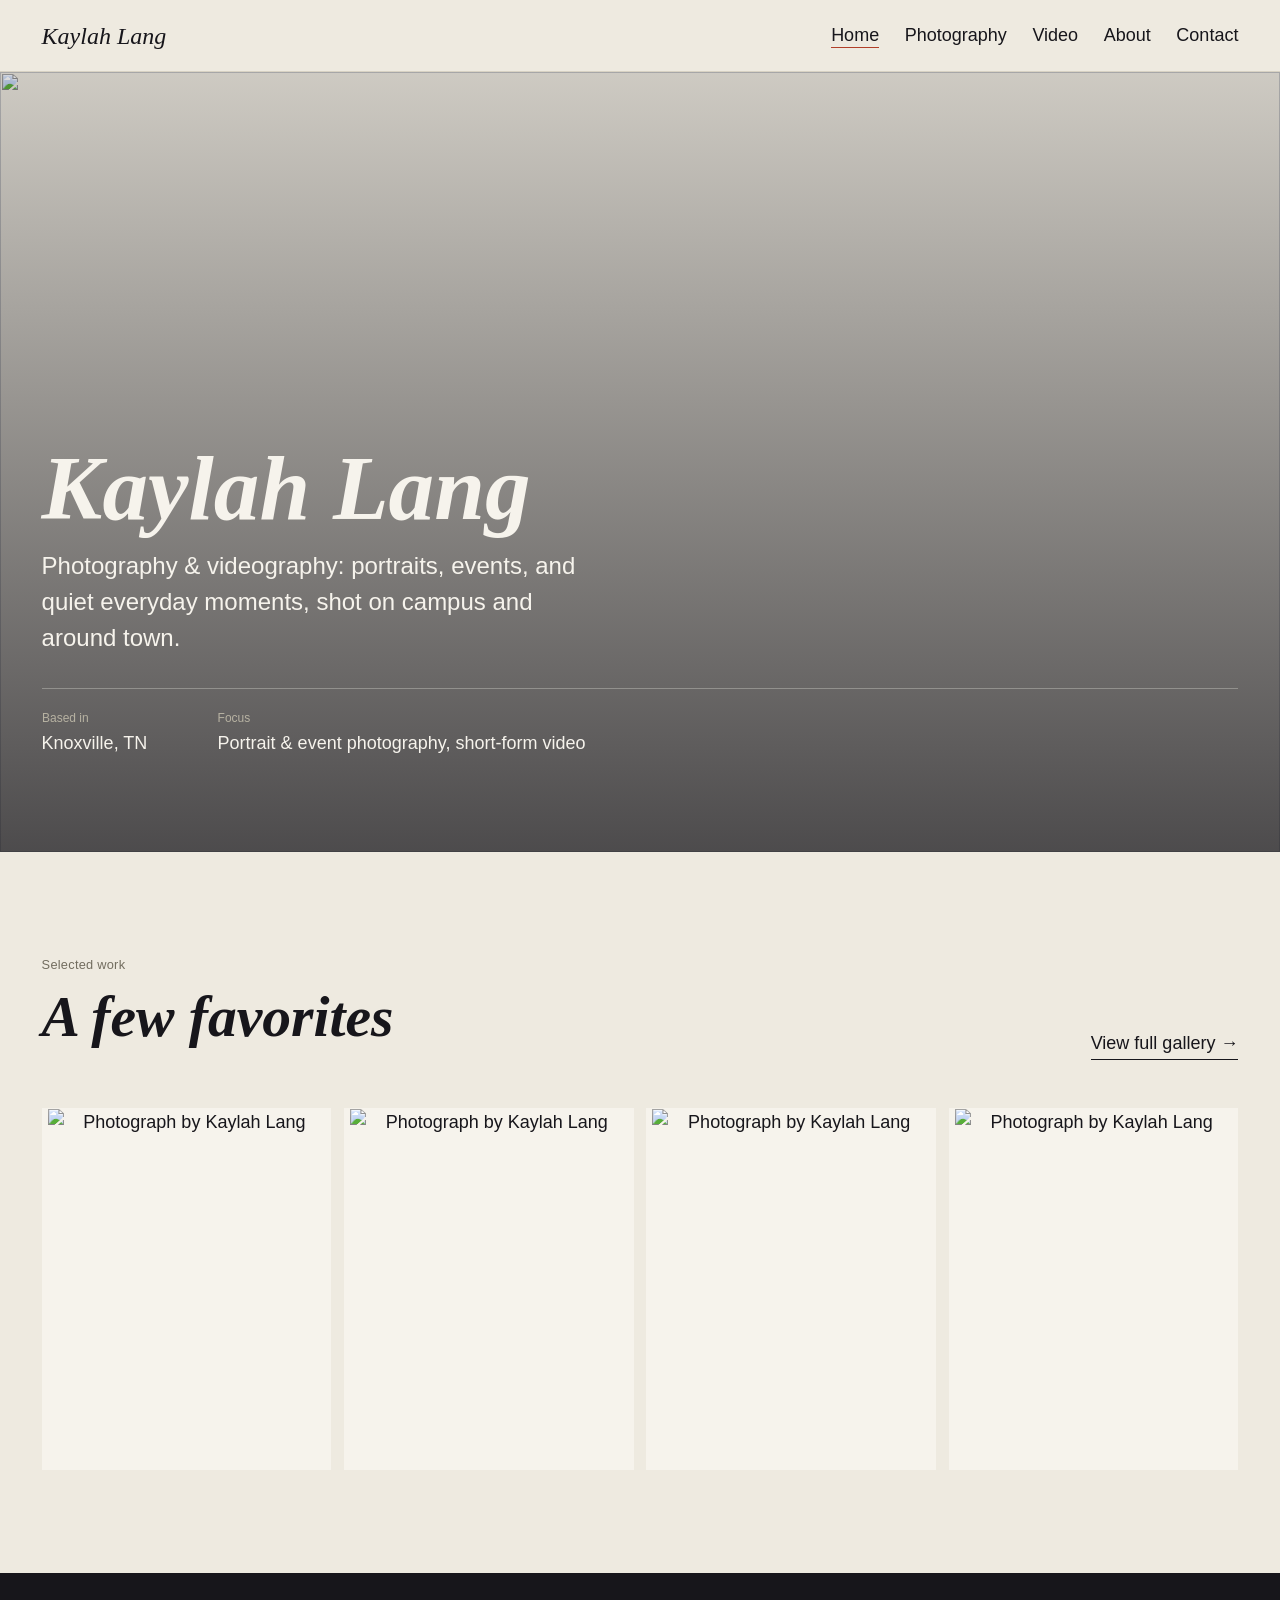
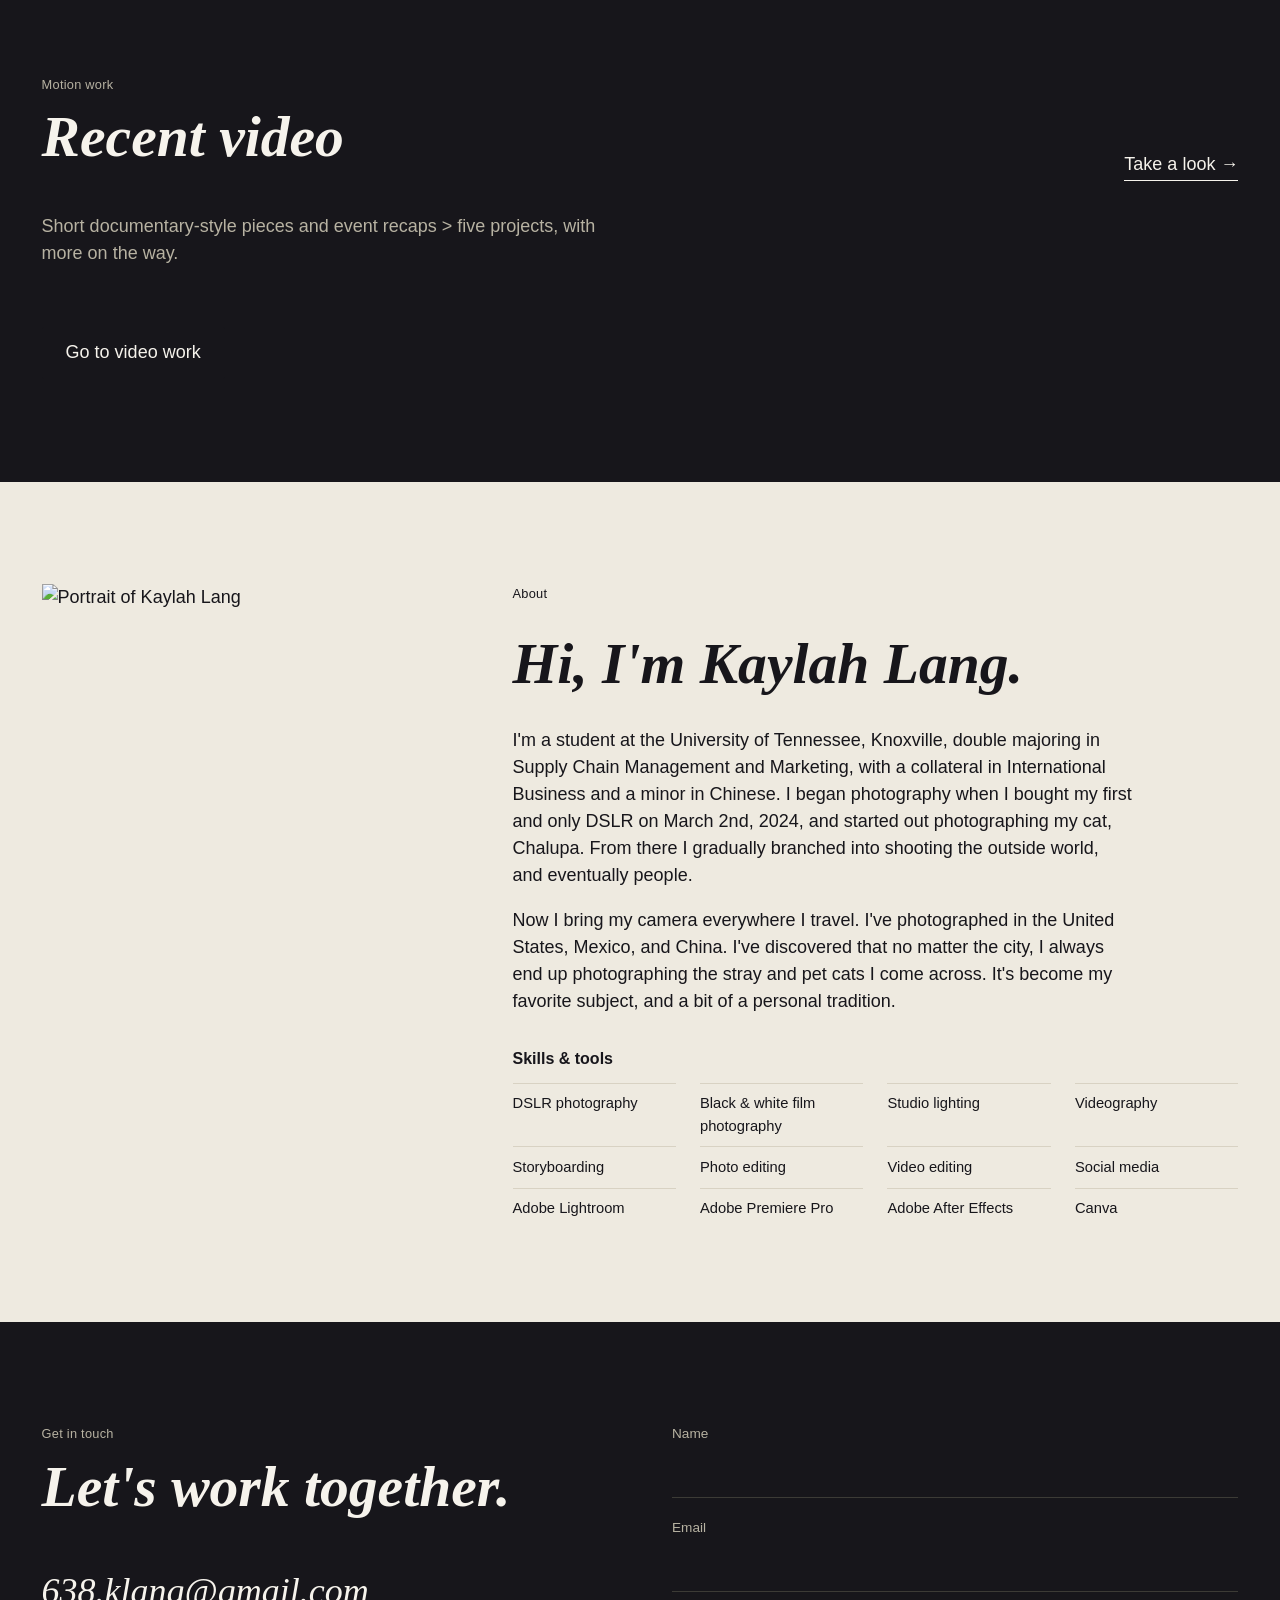
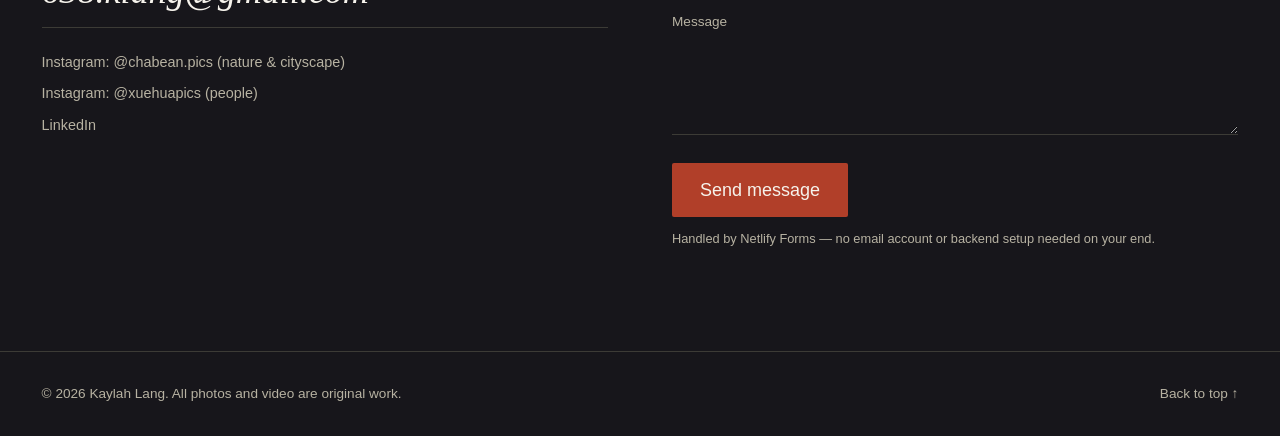
==== commit 2b513936: "Add files via upload udpated descs" ====
--- a/index.html
+++ b/index.html
@@ -39,7 +39,7 @@
       </div>
       <div class="hero-content wrap">
         <h1 class="hero-name">Kaylah&nbsp;Lang</h1>
-        <p class="hero-tagline">Photography &amp; videography — portraits, events, and quiet everyday moments, shot on campus and around town.</p>
+        <p class="hero-tagline">Photography &amp; videography: portraits, events, and quiet everyday moments, shot on campus and around town.</p>
         <dl class="hero-meta">
           <div>
             <dt>Based in</dt>
@@ -78,7 +78,7 @@
           <a class="section-link" href="video.html">Take a look →</a>
         </div>
         <p style="max-width: 56ch; color: var(--muted-dark); margin-top: -1rem; margin-bottom: 2rem;">
-          Short documentary-style pieces and event recaps — five projects, with more on the way.
+          Short documentary-style pieces and event recaps > five projects, with more on the way.
         </p>
         <a class="btn" href="video.html">
           Go to video work
@@ -137,8 +137,8 @@
             <a href="mailto:638.klang@gmail.com">638.klang@gmail.com</a>
           </div>
           <div class="social-row">
-            <a href="https://www.instagram.com/chabean.pics/" target="_blank" rel="noopener">Instagram — @chabean.pics (nature &amp; cityscape)</a>
-            <a href="https://www.instagram.com/xuehuapics/" target="_blank" rel="noopener">Instagram — @xuehuapics (people)</a>
+            <a href="https://www.instagram.com/chabean.pics/" target="_blank" rel="noopener">Instagram: @chabean.pics (nature &amp; cityscape)</a>
+            <a href="https://www.instagram.com/xuehuapics/" target="_blank" rel="noopener">Instagram: @xuehuapics (people)</a>
             <a href="https://www.linkedin.com/in/kaylahlang/" target="_blank" rel="noopener">LinkedIn</a>
           </div>
         </div>
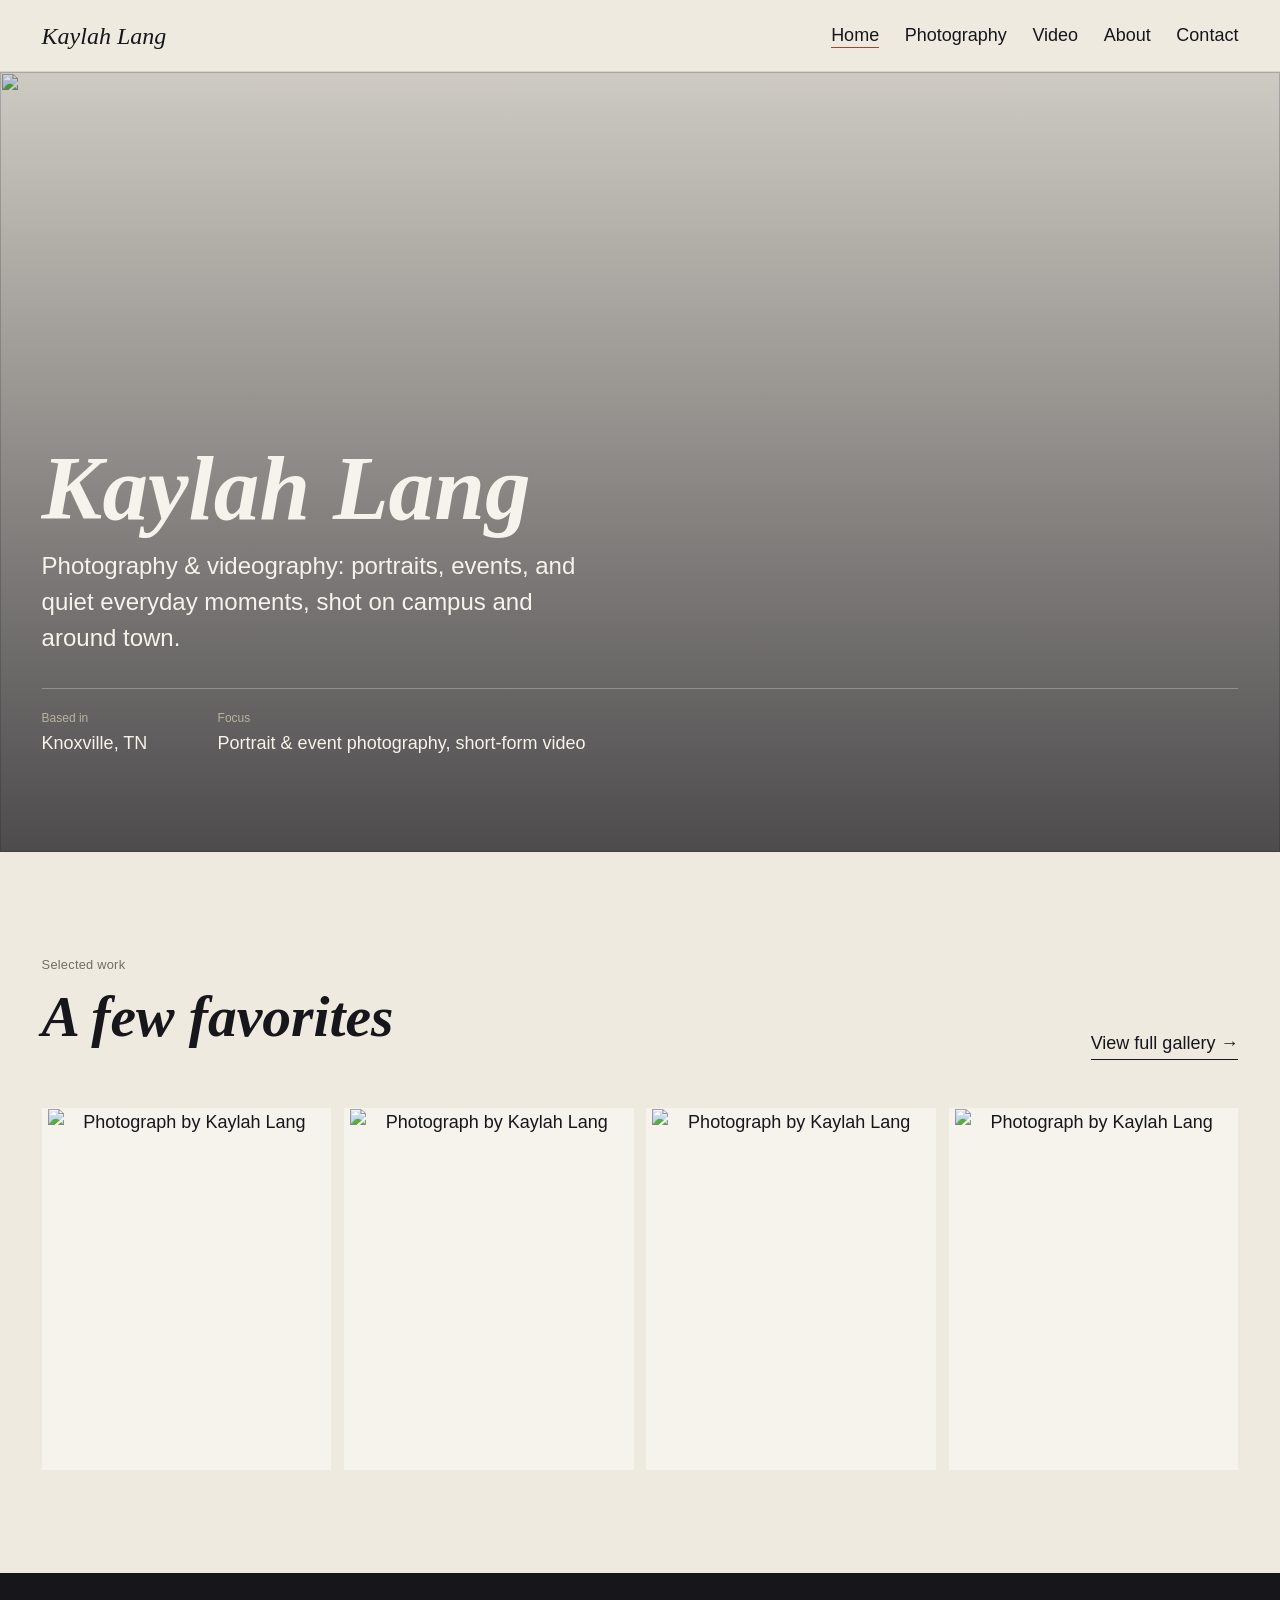
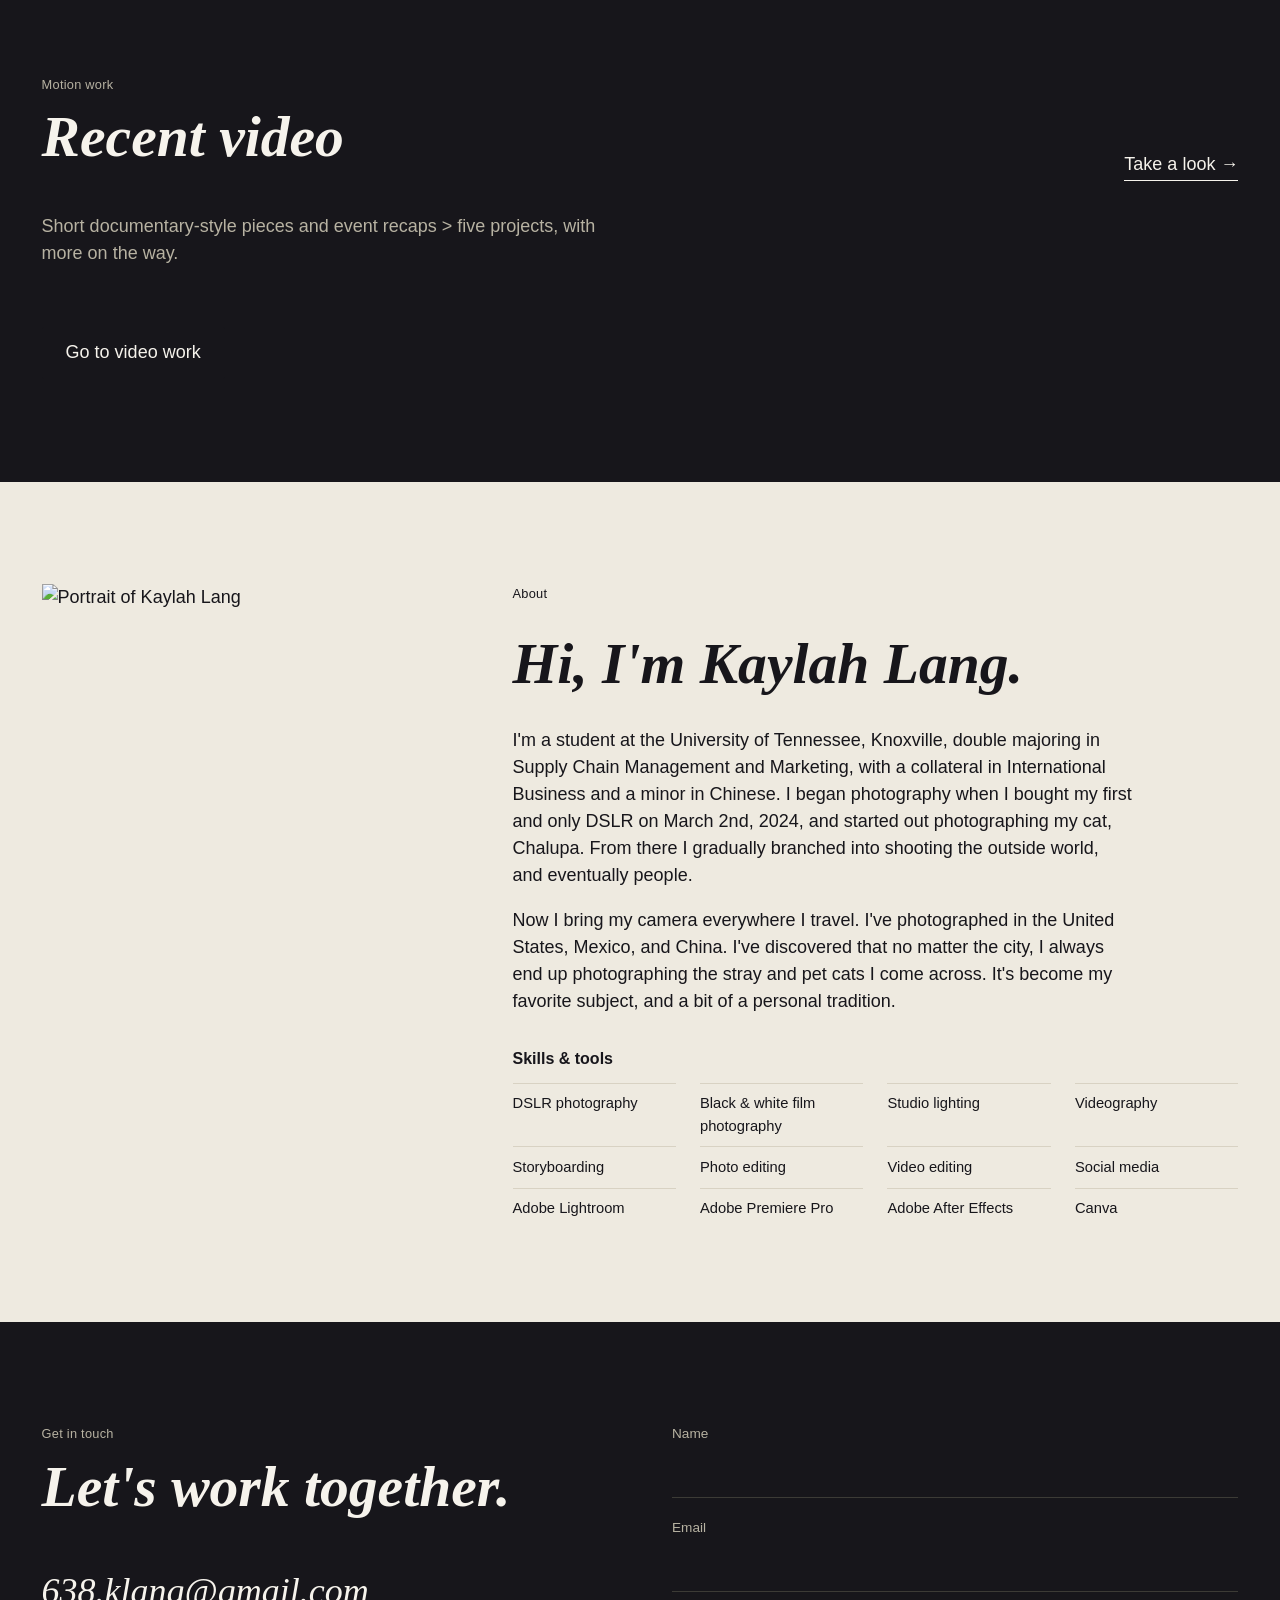
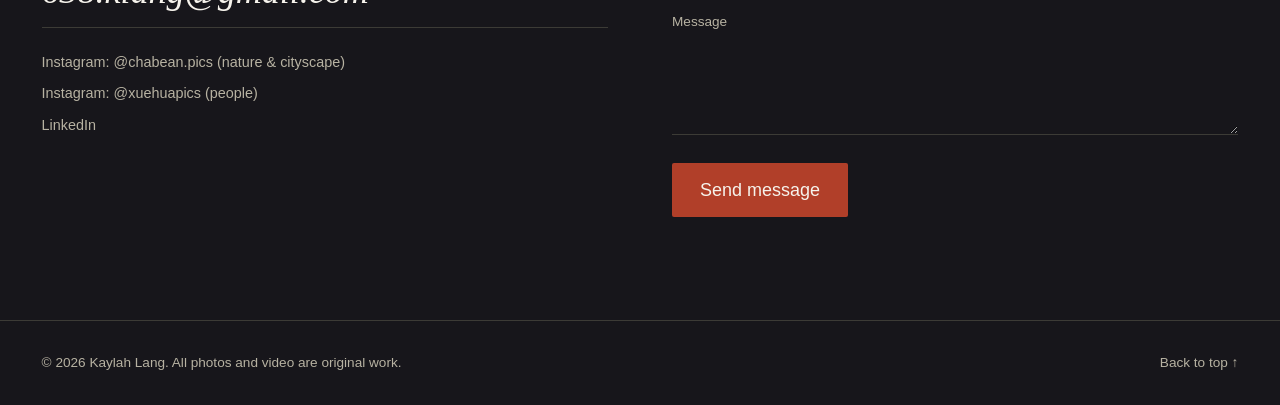
==== commit c196f45b: "Add files via upload removed note" ====
--- a/index.html
+++ b/index.html
@@ -164,7 +164,6 @@
             <textarea id="message" name="message" required></textarea>
           </div>
           <button class="submit-btn" type="submit">Send message</button>
-          <p class="form-note">Handled by Netlify Forms — no email account or backend setup needed on your end.</p>
         </form>
       </div>
     </section>
